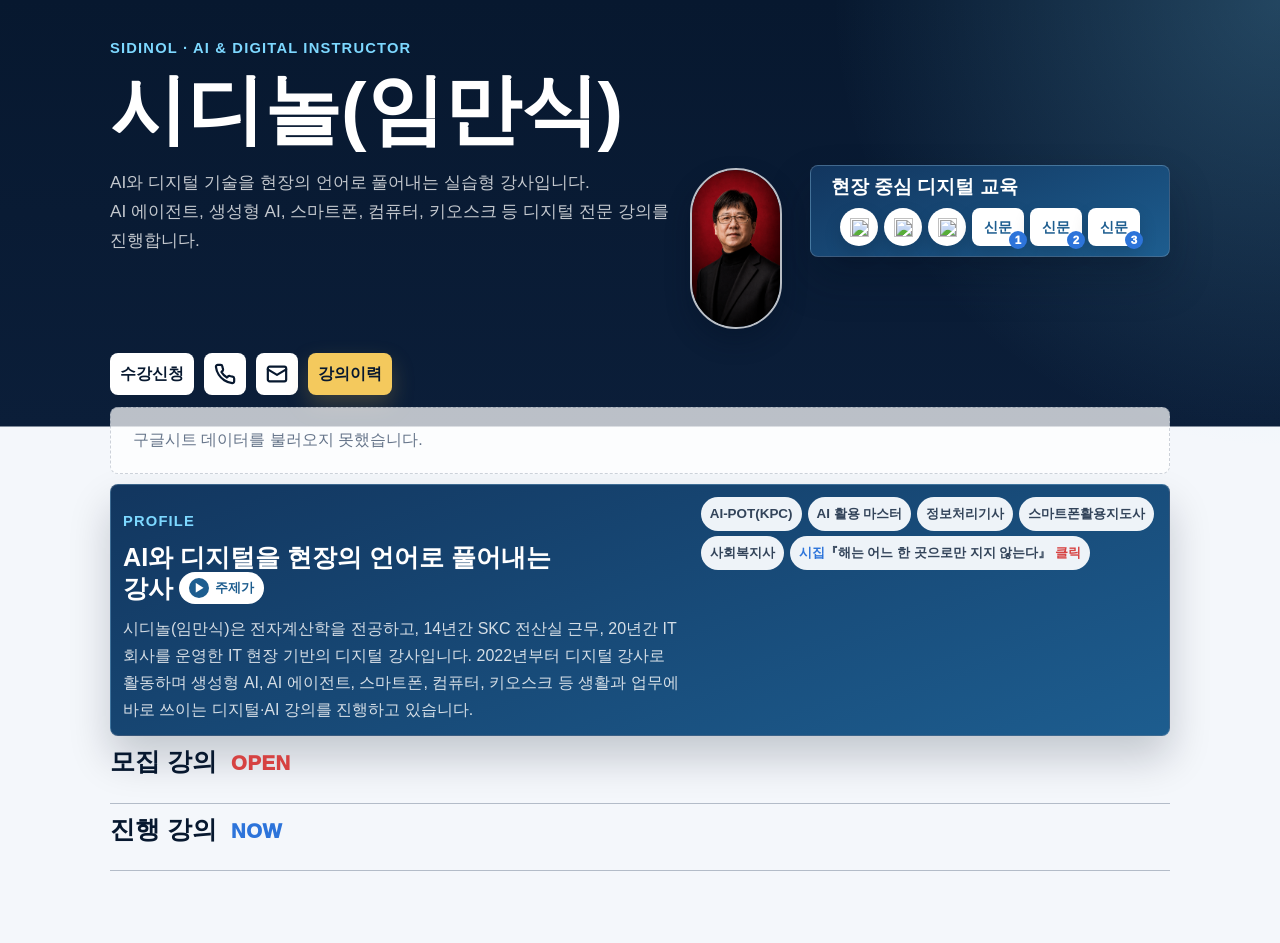
==== index.html @ 1c9ffa91 "Add files via upload" ====
<!doctype html>
<html lang="ko">
  <head>
    <meta charset="UTF-8" />
    <meta name="viewport" content="width=device-width, initial-scale=1.0" />
    <title>강의 포트폴리오</title>
    <link rel="stylesheet" href="./style.css?v=20260803-3" />
  </head>
  <body data-page="home">
    <main class="page">
      <section class="hero">
        <div class="hero-grid">
          <div class="hero-copy">
            <p class="eyebrow">SIDINOL · AI & Digital Instructor</p>
            <h1>시디놀(임만식)</h1>
            <div class="lead-row">
              <p class="lead">
                AI와 디지털 기술을 현장의 언어로 풀어내는 실습형 강사입니다.
                <br />
                AI 에이전트, 생성형 AI, 스마트폰, 컴퓨터, 키오스크 등 디지털 전문 강의를 진행합니다.
              </p>
              <img class="hero-photo" src="./profile-photo-new.png" alt="시디놀 임만식 프로필 사진" />
            </div>
            <div class="hero-actions">
              <a href="#open-section">수강신청</a>
              <a class="icon-action" href="tel:01037876305" aria-label="전화 문의">
                <svg viewBox="0 0 24 24" aria-hidden="true">
                  <path d="M22 16.9v3a2 2 0 0 1-2.2 2 19.8 19.8 0 0 1-8.6-3.1 19.5 19.5 0 0 1-6-6A19.8 19.8 0 0 1 2.1 4.2 2 2 0 0 1 4.1 2h3a2 2 0 0 1 2 1.7c.1 1 .4 2 .7 2.8a2 2 0 0 1-.4 2.1L8.1 9.9a16 16 0 0 0 6 6l1.3-1.3a2 2 0 0 1 2.1-.4c.9.3 1.8.6 2.8.7A2 2 0 0 1 22 16.9Z" />
                </svg>
              </a>
              <a class="icon-action" href="mailto:imssjs@hanmail.net?subject=강의 문의" aria-label="메일 문의">
                <svg viewBox="0 0 24 24" aria-hidden="true">
                  <path d="M4 4h16a2 2 0 0 1 2 2v12a2 2 0 0 1-2 2H4a2 2 0 0 1-2-2V6a2 2 0 0 1 2-2Z" />
                  <path d="m22 7-10 6L2 7" />
                </svg>
              </a>
              <a class="history-action" href="./history.html">강의이력</a>
            </div>
          </div>
          <aside class="profile-card" aria-label="강사 요약">
            <strong>현장 중심 디지털 교육</strong>
            <div class="profile-links">
              <a class="brand-link" href="https://www.instagram.com/si.di.nol" aria-label="Instagram">
                <img src="https://cdn.simpleicons.org/instagram/E4405F" alt="" />
              </a>
              <a class="brand-link" href="https://www.facebook.com/imssjs" aria-label="Facebook">
                <img src="https://cdn.simpleicons.org/facebook/1877F2" alt="" />
              </a>
              <a class="brand-link" href="https://m.blog.naver.com/imsimd" aria-label="네이버 블로그">
                <img src="https://cdn.simpleicons.org/naver/03C75A" alt="" />
              </a>
              <a class="news-link" href="https://www.fntoday.co.kr/news/articleView.html?idxno=375219" aria-label="신문 1">
                <em>신문</em>
                <span>1</span>
              </a>
              <a class="news-link" href="https://www.donga.com/news/Society/article/all/20220724/114622201/1" aria-label="신문 2">
                <em>신문</em>
                <span>2</span>
              </a>
              <a class="news-link" href="https://www.lecturernews.com/news/articleView.html?idxno=106831" aria-label="신문 3">
                <em>신문</em>
                <span>3</span>
              </a>
            </div>
          </aside>
        </div>
      </section>

      <section class="featured-course-preview" id="featuredCourse" aria-label="확정 강의 홍보" hidden></section>

      <section class="stats" id="stats" aria-label="강의 현황 요약"></section>

      <section class="about-panel" aria-label="강사 소개">
        <div>
          <p class="eyebrow dark">Profile</p>
          <div class="about-heading">
            <h2>
              AI와 디지털을 현장의 언어로 풀어내는
              <span class="title-tail">
                강사
                <button class="theme-song-play" type="button" aria-label="시디놀 주제가 재생">
                  <span aria-hidden="true">&#9654;</span>
                  <em>주제가</em>
                </button>
              </span>
            </h2>
          </div>
          <p>
            시디놀(임만식)은 전자계산학을 전공하고, 14년간 SKC 전산실 근무,
            20년간 IT 회사를 운영한 IT 현장 기반의 디지털 강사입니다.
            2022년부터 디지털 강사로 활동하며 생성형 AI, AI 에이전트,
            스마트폰, 컴퓨터, 키오스크 등 생활과 업무에 바로 쓰이는
            디지털·AI 강의를 진행하고 있습니다.
          </p>
        </div>
        <div class="credential-list">
          <span>AI-POT(KPC)</span>
          <span>AI 활용 마스터</span>
          <span>정보처리기사</span>
          <span>스마트폰활용지도사</span>
          <span>사회복지사</span>
          <a class="book-link" href="https://product.kyobobook.co.kr/book/preview/S000219388189"><em class="book-kind">시집</em> 『해는 어느 한 곳으로만 지지 않는다』 <strong>클릭</strong></a>
        </div>
      </section>

      <section class="course-section" id="open-section">
        <div class="section-title">
          <h2>모집 강의 <span class="label-open">Open</span></h2>
        </div>
        <div class="course-list" id="openCourses"></div>
      </section>

      <section class="course-section" id="active-section">
        <div class="section-title">
          <h2>진행 강의 <span class="label-now">Now</span></h2>
        </div>
        <div class="course-list compact" id="activeCourses"></div>
      </section>
    </main>

    <div class="modal" id="courseModal" aria-hidden="true">
      <div class="modal-backdrop" data-close-modal></div>
      <article class="modal-panel" role="dialog" aria-modal="true" aria-labelledby="modalTitle">
        <button class="modal-close" type="button" aria-label="닫기" data-close-modal>×</button>
        <div class="badge-row" id="modalBadges"></div>
        <h3 id="modalTitle"></h3>
        <div class="modal-meta" id="modalMeta"></div>
        <p class="modal-summary" id="modalSummary"></p>
        <div class="tag-row" id="modalTags"></div>
        <div id="modalApply"></div>
      </article>
    </div>

    <script src="./app.js?v=20260803-2"></script>
  </body>
</html>
---- style.css ----
:root {
  --navy: #07182f;
  --navy-2: #0d2748;
  --navy-3: #12365f;
  --ink: #122033;
  --muted: #66758a;
  --line: rgba(14, 38, 70, 0.12);
  --paper: #f4f7fb;
  --card: #ffffff;
  --blue: #2d74da;
  --cyan: #7dd8ff;
  --gold: #c9a24a;
  --green: #2c956b;
  --orange: #d8793c;
  --shadow: 0 22px 54px rgba(7, 24, 47, 0.14);
}

* {
  box-sizing: border-box;
}

html {
  scroll-behavior: smooth;
}

body {
  margin: 0;
  background:
    radial-gradient(circle at top right, rgba(125, 216, 255, 0.24), transparent 28rem),
    linear-gradient(180deg, #07182f 0, #0b1e39 426px, var(--paper) 427px);
  color: var(--ink);
  font-family:
    Pretendard,
    -apple-system,
    BlinkMacSystemFont,
    "Segoe UI",
    sans-serif;
}

body[data-page="history"] {
  background: var(--paper);
}

.page {
  width: min(100%, 1100px);
  margin: 0 auto;
  padding: 28px 20px 72px;
}

.hero {
  min-height: 300px;
  display: grid;
  align-content: center;
  padding: 12px 0 12px;
  color: #fff;
}

.hero-grid {
  display: grid;
  grid-template-columns: minmax(0, 1fr) 360px;
  align-items: center;
  gap: 28px;
}

.hero-copy {
  position: relative;
}

.lead-row {
  display: grid;
  grid-template-columns: minmax(0, 1fr) 92px;
  align-items: stretch;
  gap: 12px;
  margin-top: 20px;
}

.hero-photo {
  width: 92px;
  height: 100%;
  min-height: 100%;
  border: 2px solid rgba(255, 255, 255, 0.72);
  border-radius: 999px;
  object-fit: cover;
  object-position: center 28%;
  box-shadow: 0 12px 24px rgba(4, 17, 35, 0.32);
}

.eyebrow {
  margin: 0 0 14px;
  color: var(--cyan);
  font-size: 0.92rem;
  font-weight: 900;
  letter-spacing: 0.08em;
  text-transform: uppercase;
}

h1,
h2,
h3,
p {
  margin: 0;
}

h1 {
  max-width: 820px;
  font-size: clamp(2.35rem, 7vw, 4.8rem);
  line-height: 1.02;
  letter-spacing: 0;
}

.lead {
  max-width: 680px;
  color: rgba(255, 255, 255, 0.76);
  font-size: 1.08rem;
  line-height: 1.68;
}

.hero-actions {
  display: flex;
  flex-wrap: wrap;
  gap: 10px;
  margin-top: 24px;
}

.hero-actions a,
.profile-links a {
  display: inline-flex;
  align-items: center;
  justify-content: center;
  min-height: 42px;
  padding: 0 10px;
  border-radius: 8px;
  background: #fff;
  color: var(--navy);
  text-decoration: none;
  font-weight: 900;
}

.hero-actions a {
  overflow: hidden;
  text-overflow: clip;
  white-space: nowrap;
  word-break: keep-all;
  font-size: 0.98rem;
  line-height: 1;
}

.hero-actions .history-action {
  background: #f4c95d;
  color: #07182f;
  box-shadow: 0 10px 22px rgba(201, 162, 74, 0.26);
}

.hero-actions .icon-action svg {
  width: 22px;
  height: 22px;
  fill: none;
  stroke: currentColor;
  stroke-width: 2.4;
  stroke-linecap: round;
  stroke-linejoin: round;
}

.profile-card {
  border: 1px solid rgba(255, 255, 255, 0.18);
  border-radius: 8px;
  background: linear-gradient(160deg, #12365f 0%, #1d5d8f 100%);
  padding: 8px 20px 10px;
  backdrop-filter: blur(14px);
  box-shadow: 0 22px 42px rgba(4, 17, 35, 0.28);
  transform: translateY(-6px);
}

.profile-card strong {
  display: block;
  margin-bottom: 6px;
  color: #ffffff;
  font-size: 1.18rem;
}

.profile-card p {
  color: rgba(255, 255, 255, 0.82);
  line-height: 1.58;
}

.profile-links {
  display: flex;
  flex-wrap: wrap;
  justify-content: center;
  gap: 6px;
  margin-top: 8px;
}

.profile-links a {
  display: inline-flex;
  align-items: center;
  justify-content: center;
  width: 38px;
  height: 38px;
  min-height: 38px;
  padding: 0;
  border-radius: 50%;
  background: #ffffff;
  color: #06152b;
  font-size: 1rem;
  font-weight: 900 !important;
  letter-spacing: 0.01em;
  text-decoration: none;
  box-shadow: 0 8px 18px rgba(0, 0, 0, 0.14);
}

.brand-link img {
  width: 19px;
  height: 19px;
  display: block;
}

.profile-links .news-link {
  position: relative;
  width: 52px;
  border-radius: 8px;
  color: var(--navy);
}

.featured-course-preview {
  display: flex;
  flex-direction: column;
  gap: 10px;
  margin: 0 0 10px;
  overflow: visible;
}

.featured-course-item {
  display: grid;
  grid-template-columns: 68px minmax(0, 1fr) auto;
  align-items: center;
  gap: 14px;
  padding: 6px 16px;
  border: 1px solid rgba(255, 210, 205, 0.32);
  border-radius: 8px;
  background: linear-gradient(135deg, #6e2833, #9a3d46);
  box-shadow: 0 18px 36px rgba(90, 28, 38, 0.2);
  color: #fff;
  overflow: visible;
}

.featured-course-preview[hidden] {
  display: none;
}

.featured-course-preview h2 {
  color: #fff;
  font-size: 1.18rem;
}

.featured-course-date {
  margin-top: 3px;
  color: rgba(255, 255, 255, 0.76);
  font-size: 0.8rem;
  font-weight: 750;
}

.featured-course-date strong {
  margin-left: 5px;
  color: #fff5e9;
  font-weight: 950;
}

.featured-course-stamp {
  display: grid;
  place-items: center;
  width: 58px;
  height: 58px;
  border-radius: 28% 44% 34% 46%;
  background: linear-gradient(135deg, #f06a4e, #cf3543);
  outline: 2px solid rgba(255, 244, 224, 0.84);
  outline-offset: -6px;
  color: #fff;
  font-size: 1.08rem;
  font-weight: 950;
  line-height: 1.05;
  text-align: center;
  transform: rotate(-5deg);
  box-shadow: 0 7px 16px rgba(73, 16, 23, 0.26);
}

.featured-course-stamp.special {
  background: linear-gradient(135deg, #2dbf7c, #0f8f5b);
  box-shadow: 0 7px 16px rgba(12, 93, 63, 0.28);
}

.featured-course-link {
  border: 0;
  cursor: pointer;
  display: inline-flex;
  flex: 0 0 auto;
  align-items: center;
  justify-content: center;
  justify-self: end;
  min-height: 34px;
  min-width: 50px;
  padding: 0 9px;
  border-radius: 8px;
  background: #fff6f4;
  color: #762d37;
  font-size: 1.02rem;
  font-weight: 950;
  text-decoration: none;
}

.news-link em {
  display: inline-block;
  min-width: 28px;
  color: #1d5d8f;
  font-size: 0.9rem;
  font-style: normal;
  font-weight: 950;
  line-height: 1;
  white-space: nowrap;
  writing-mode: horizontal-tb;
}

.news-link span {
  position: absolute;
  right: -3px;
  bottom: -3px;
  z-index: 1;
  display: grid;
  place-items: center;
  width: 18px;
  height: 18px;
  border-radius: 50%;
  background: var(--blue);
  color: #fff;
  font-size: 0.72rem;
  font-weight: 950;
}

.stats {
  display: grid;
  grid-template-columns: repeat(2, minmax(0, 1fr));
  gap: 10px;
  margin: 0 0 10px;
  position: relative;
  z-index: 2;
}

.stat-card,
.course-card {
  border: 1px solid var(--line);
  border-radius: 8px;
  background: rgba(255, 255, 255, 0.94);
  box-shadow: var(--shadow);
}

.stat-card {
  display: grid;
  grid-template-columns: 1fr auto;
  align-items: center;
  gap: 8px;
  min-height: 58px;
  padding: 12px 14px;
  backdrop-filter: blur(10px);
  text-decoration: none;
}

.stat-card strong {
  display: block;
  color: var(--navy);
  font-size: 1.55rem;
  line-height: 1;
}

.stat-card span {
  color: var(--muted);
  font-size: 0.9rem;
  font-weight: 800;
}

.stat-card .stat-open {
  color: #d64242;
}

.stat-card .stat-now {
  color: var(--blue);
}

.stat-card .stat-archive {
  color: var(--gold);
}

.history-page {
  max-width: 960px;
}

.history-hero {
  padding: 18px 0 18px;
  background:
    radial-gradient(circle at top right, rgba(125, 216, 255, 0.2), transparent 24rem),
    linear-gradient(180deg, #07182f 0, #0b1e39 100%);
  box-shadow: 0 0 0 100vmax #0b1e39;
  clip-path: inset(0 -100vmax);
  color: #fff;
}

.history-hero h1 {
  font-size: clamp(2.2rem, 8vw, 4.2rem);
}

.history-hero p:not(.eyebrow) {
  margin-top: 12px;
  color: rgba(255, 255, 255, 0.76);
  line-height: 1.6;
}

.history-hero .section-title {
  margin-top: 22px;
  margin-bottom: 0;
}

.history-hero .section-title h2 {
  color: #ffffff;
}

.back-link {
  display: inline-flex;
  align-items: center;
  min-height: 36px;
  margin-bottom: 18px;
  padding: 0 12px;
  border-radius: 999px;
  background: #f4c95d;
  color: #07182f;
  font-weight: 900;
  text-decoration: none;
  box-shadow: 0 10px 22px rgba(201, 162, 74, 0.26);
}

.course-section {
  margin-top: 10px;
}

#open-section,
#active-section {
  padding-bottom: 18px;
  border-bottom: 1px solid rgba(14, 38, 70, 0.28);
}

.about-panel {
  display: grid;
  grid-template-columns: minmax(0, 1.1fr) minmax(280px, 0.9fr);
  gap: 20px;
  margin: 10px 0;
  padding: 12px;
  border: 1px solid rgba(255, 255, 255, 0.16);
  border-radius: 8px;
  background: linear-gradient(160deg, #12365f 0%, #1d5d8f 100%);
  box-shadow: 0 22px 42px rgba(4, 17, 35, 0.2);
}

.eyebrow.dark {
  margin-bottom: 8px;
  color: var(--cyan);
}

.about-heading {
  display: flex;
  align-items: center;
  flex-wrap: wrap;
  gap: 6px;
}

.about-panel h2 {
  display: inline;
  flex: 0 1 auto;
  color: #ffffff;
}

.title-tail {
  display: inline-flex;
  align-items: center;
  gap: 6px;
  white-space: nowrap;
}

.theme-song-play {
  cursor: pointer;
  display: inline-flex;
  flex: 0 0 auto;
  align-items: center;
  gap: 6px;
  min-height: 32px;
  padding: 0 10px;
  border: 0;
  border-radius: 999px;
  background: #ffffff;
  color: #12365f;
  font: inherit;
  font-size: 0.84rem;
  font-weight: 900;
}

.theme-song-play em {
  color: #1d5d8f;
  font-style: normal;
  font-weight: 950;
}

.theme-song-play span {
  display: inline-grid;
  place-items: center;
  width: 20px;
  height: 20px;
  border-radius: 50%;
  background: #1d5d8f;
  color: #ffffff;
  font-size: 0.66rem;
}

.theme-song-play.is-playing span {
  background: #d64242;
}

.about-panel p {
  margin-top: 12px;
  color: rgba(255, 255, 255, 0.82);
  line-height: 1.68;
}

.credential-list {
  display: flex;
  flex-wrap: wrap;
  align-content: start;
  gap: 5px 6px;
}

.credential-list span,
.credential-list a {
  display: inline-flex;
  align-items: center;
  min-height: 34px;
  padding: 0 9px;
  border-radius: 999px;
  background: #eef3f8;
  color: #33445a;
  font-size: 0.84rem;
  font-weight: 800;
  text-decoration: none;
}

.credential-list .book-link {
  background: #eef3f8;
  color: #33445a;
}

.credential-list .book-kind {
  color: var(--blue);
  font-style: normal;
}

.credential-list .book-link strong {
  margin-left: 4px;
  color: #d64242;
  font-weight: 950;
}

.section-title {
  display: flex;
  align-items: baseline;
  justify-content: space-between;
  gap: 12px;
  margin-bottom: 8px;
  padding-bottom: 0;
}

.section-title span {
  margin-left: 7px;
  color: var(--gold);
  font-size: 0.8em;
  font-weight: 950;
  letter-spacing: 0.03em;
  text-transform: uppercase;
}

.section-title .label-open {
  color: #d64242;
}

.section-title .label-now {
  color: var(--blue);
}

.section-title .label-archive {
  color: var(--gold);
}

.archive-count {
  margin-left: 8px;
  color: #ffffff;
  font-size: 0.8em;
  font-weight: 950;
}

.history-filter {
  min-width: 142px;
  max-width: 46%;
  height: 36px;
  padding: 0 32px 0 12px;
  border: 1px solid rgba(244, 201, 93, 0.62);
  border-radius: 8px;
  background:
    linear-gradient(45deg, transparent 50%, #07182f 50%) right 16px center / 6px 6px no-repeat,
    linear-gradient(135deg, #ffffff 0%, #fff8e8 100%);
  color: var(--navy);
  font: inherit;
  font-size: 1rem;
  font-weight: 900;
  appearance: none;
  box-shadow: 0 10px 22px rgba(201, 162, 74, 0.18);
  cursor: pointer;
}

body[data-page="history"] #past-section {
  margin-top: 16px;
}

h2 {
  color: var(--navy);
  font-size: 1.58rem;
  line-height: 1.2;
}

.course-list {
  display: grid;
  grid-template-columns: repeat(2, minmax(0, 1fr));
  gap: 10px;
}

.course-list.compact {
  grid-template-columns: 1fr;
  gap: 10px;
}

body[data-page="history"] .course-list.compact {
  gap: 5px;
}

.course-card {
  position: relative;
  overflow: hidden;
  padding: 16px 18px;
}

#openCourses .course-card {
  background: #fff5f5;
  padding: 6px 14px 9px;
}

#openCourses .badge-row {
  min-height: 22px;
  margin: 0;
}

#openCourses .course-card h3 {
  margin: 5px 0 4px;
  font-size: 1.08rem;
  line-height: 1.18;
}

#openCourses .summary {
  line-height: 1.22;
  font-size: 0.9rem;
}

#openCourses .meta {
  gap: 2px;
  margin: 6px 0;
  font-size: 0.84rem;
  line-height: 1.16;
}

#openCourses .tag-row {
  gap: 4px;
}

#openCourses .badge,
#openCourses .tag {
  min-height: 22px;
  padding: 0 7px;
  font-size: 0.7rem;
}

#openCourses .apply-button {
  min-height: 31px;
  margin-top: 7px;
  margin-bottom: 0;
  font-size: 0.86rem;
}

.course-card::before {
  content: "";
  position: absolute;
  inset: 0 auto 0 0;
  width: 5px;
  background: linear-gradient(180deg, var(--cyan), var(--blue));
}

.course-card h3 {
  margin: 8px 0 6px;
  color: var(--navy);
  font-size: 1.14rem;
  line-height: 1.26;
}

.summary {
  color: #45556b;
  line-height: 1.42;
  font-size: 0.94rem;
}

.meta {
  display: grid;
  gap: 4px;
  margin: 10px 0;
  color: var(--muted);
  font-size: 0.88rem;
  line-height: 1.3;
}

.badge-row,
.tag-row {
  display: flex;
  flex-wrap: wrap;
  gap: 5px;
}

.badge,
.tag {
  display: inline-flex;
  align-items: center;
  min-height: 24px;
  padding: 0 8px;
  border-radius: 999px;
  font-size: 0.74rem;
  font-weight: 900;
}

.badge.open {
  background: #fff0f0;
  color: #d64242;
}

.badge.upcoming {
  background: #e8f1ff;
  color: var(--blue);
}

.badge.active {
  background: #e6f6ee;
  color: var(--green);
}

.badge.closed {
  background: #f7eee8;
  color: var(--orange);
}

.tag {
  background: #eef3f8;
  color: #44536a;
}

.course-row {
  display: grid;
  grid-template-columns: minmax(0, 1.3fr) minmax(88px, 0.75fr) auto;
  align-items: center;
  gap: 10px;
  width: 100%;
  min-height: 48px;
  padding: 10px 13px;
  border: 1px solid var(--line);
  border-radius: 8px;
  background: rgba(255, 255, 255, 0.94);
  color: var(--ink);
  text-align: left;
  box-shadow: 0 12px 28px rgba(7, 24, 47, 0.08);
  cursor: pointer;
}

#pastCourses .course-row:nth-child(even) {
  background: #f3f8ff;
}

#activeCourses .course-row:nth-child(even) {
  background: #f2fbf6;
}

.course-row strong,
.course-row span,
.course-row em {
  overflow: hidden;
  text-overflow: ellipsis;
  white-space: nowrap;
}

.course-row strong {
  color: var(--navy);
  font-size: 0.96rem;
}

.course-row span {
  color: #52637a;
  font-size: 0.86rem;
  font-weight: 800;
}

.course-row em {
  color: var(--muted);
  font-size: 0.82rem;
  font-style: normal;
  font-weight: 750;
}

.apply-button {
  display: inline-flex;
  align-items: center;
  justify-content: center;
  min-height: 34px;
  margin-top: 10px;
  padding: 0 13px;
  border-radius: 8px;
  background: var(--navy);
  color: #fff;
  text-decoration: none;
  font-weight: 900;
  font-size: 0.92rem;
  border: 0;
  cursor: pointer;
}

.apply-button.muted {
  background: #edf2f7;
  color: #304154;
}

.apply-method {
  margin-top: 10px;
  padding: 10px 12px;
  border-radius: 8px;
  background: #f2f6fa;
  color: #2e4057;
  line-height: 1.5;
  font-weight: 700;
}

.empty {
  grid-column: 1 / -1;
  padding: 22px;
  border: 1px dashed rgba(14, 38, 70, 0.2);
  border-radius: 8px;
  color: var(--muted);
  background: rgba(255, 255, 255, 0.72);
}

.modal {
  position: fixed;
  inset: 0;
  z-index: 20;
  display: none;
  align-items: center;
  justify-content: center;
  padding: 20px;
}

.modal.is-open {
  display: flex;
}

.modal-backdrop {
  position: absolute;
  inset: 0;
  background: rgba(5, 16, 32, 0.58);
}

.modal-panel {
  position: relative;
  z-index: 1;
  width: min(100%, 520px);
  max-height: min(82vh, 620px);
  overflow: auto;
  padding: 24px;
  border-radius: 8px;
  background: #fff;
  box-shadow: 0 28px 80px rgba(4, 17, 35, 0.36);
}

.modal-close {
  position: absolute;
  top: 12px;
  right: 12px;
  width: 34px;
  height: 34px;
  border: 0;
  border-radius: 50%;
  background: #eef3f8;
  color: var(--navy);
  font-size: 1.35rem;
  line-height: 1;
  cursor: pointer;
}

.modal-panel h3 {
  margin: 4px 36px 14px 0;
  color: var(--navy);
  font-size: 1.34rem;
  line-height: 1.32;
}

.modal-meta {
  display: grid;
  gap: 7px;
  color: var(--muted);
  font-size: 0.95rem;
  font-weight: 750;
}

.modal-summary {
  margin: 18px 0;
  color: #3f5066;
  line-height: 1.65;
}

@media (max-width: 720px) {
  body {
    background:
      radial-gradient(circle at top right, rgba(125, 216, 255, 0.24), transparent 28rem),
      linear-gradient(180deg, #07182f 0, #0b1e39 426px, var(--paper) 427px);
  }

  .page {
    padding: 20px 16px 48px;
  }

  .hero {
    min-height: 0;
    padding: 6px 0 4px;
  }

  .hero-grid {
    gap: 22px;
  }

  .lead-row {
    grid-template-columns: minmax(0, 1fr) 84px;
    gap: 8px;
  }

  .hero-photo {
    width: 84px;
  }

  .course-list,
  .hero-grid,
  .about-panel {
    grid-template-columns: 1fr;
  }

  .stats {
    grid-template-columns: repeat(2, minmax(0, 1fr));
  }

  .hero-actions {
    display: grid;
    grid-template-columns: repeat(4, minmax(0, 1fr));
    gap: 4px;
  }

  .hero-actions a {
    height: 36px;
    min-height: 36px;
    padding: 0 2px;
    font-size: 1.08rem;
    line-height: 1;
    overflow: hidden;
    text-overflow: clip;
    white-space: nowrap;
    word-break: keep-all;
  }

  .hero-actions .history-action {
    background: #f4c95d;
    color: #07182f;
  }

  .hero-actions .icon-action svg {
    width: 21px;
    height: 21px;
  }

  .profile-card {
    padding: 8px 20px 10px;
  }

  .profile-card strong {
    margin-bottom: 6px;
  }

  .profile-links {
    justify-content: center;
    margin-top: 8px;
  }

  .back-link {
    background: #f4c95d;
    color: #07182f;
    box-shadow: 0 10px 22px rgba(201, 162, 74, 0.26);
  }

  .history-hero .section-title {
    align-items: center;
    flex-wrap: nowrap;
    gap: 6px;
  }

  .history-hero .section-title h2 {
    flex: 1 1 auto;
    min-width: 0;
    white-space: nowrap;
  }

.history-hero .section-title span {
  margin-left: 0;
}

  .history-hero .history-filter {
    flex: 0 0 132px;
    min-width: 132px;
    max-width: 132px;
    height: 36px;
    padding: 0 30px 0 10px;
    border: 1px solid rgba(244, 201, 93, 0.78);
    background:
      linear-gradient(45deg, transparent 50%, #07182f 50%) right 13px center / 6px 6px no-repeat,
      linear-gradient(135deg, #ffffff 0%, #fff1c7 100%);
    font-size: 1rem;
    font-weight: 900;
    appearance: none;
    box-shadow: 0 10px 22px rgba(201, 162, 74, 0.24);
  }

  .stats {
    margin: 0 0 10px;
  }

  .featured-course-preview {
    gap: 10px;
  }

  .featured-course-item {
    grid-template-columns: 52px minmax(0, 1fr) 46px;
    align-items: center;
    gap: 7px;
    padding: 5px 10px;
  }

  .featured-course-preview h2 {
    font-size: 0.92rem;
  }

  .featured-course-stamp {
    width: 48px;
    height: 48px;
    font-size: 0.98rem;
  }

  .featured-course-link {
    min-height: 30px;
    min-width: 42px;
    padding: 0 5px;
    font-size: 0.82rem;
    white-space: nowrap;
  }

  .about-panel {
    margin: 10px 0;
  }

  .about-heading {
    gap: 4px;
  }

  .about-panel h2 {
    font-size: 1.48rem;
  }

  .theme-song-play {
    min-height: 28px;
    padding: 0 8px;
    font-size: 0.76rem;
  }

  .theme-song-play span {
    width: 17px;
    height: 17px;
    font-size: 0.56rem;
  }

  .course-section {
    margin-top: 10px;
  }

  #open-section,
  #active-section {
    padding-bottom: 14px;
  }

  .course-row {
    grid-template-columns: minmax(0, 1fr) auto;
    gap: 4px;
    padding: 12px 13px;
  }

  .course-row strong {
    grid-column: 1 / -1;
  }

  #past-section .section-title {
    align-items: baseline;
    flex-direction: row;
  }

  .history-filter {
    min-width: 118px;
    max-width: 42%;
  }
}
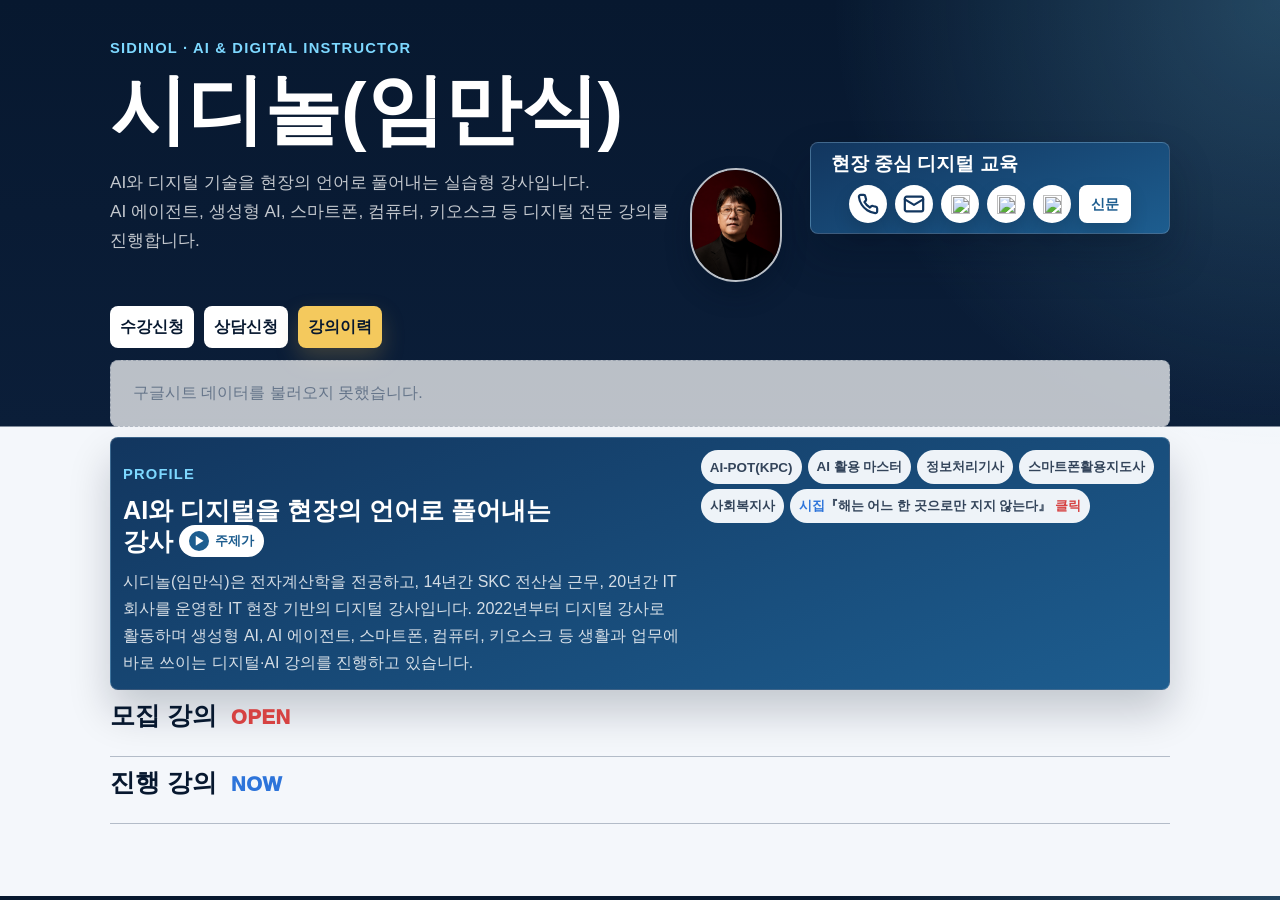
==== commit 4b35f7ef: "Add files via upload" ====
--- a/index.html
+++ b/index.html
@@ -4,7 +4,7 @@
     <meta charset="UTF-8" />
     <meta name="viewport" content="width=device-width, initial-scale=1.0" />
     <title>강의 포트폴리오</title>
-    <link rel="stylesheet" href="./style.css?v=20260803-3" />
+    <link rel="stylesheet" href="./style.css?v=20260806-2" />
   </head>
   <body data-page="home">
     <main class="page">
@@ -19,27 +19,28 @@
                 <br />
                 AI 에이전트, 생성형 AI, 스마트폰, 컴퓨터, 키오스크 등 디지털 전문 강의를 진행합니다.
               </p>
-              <img class="hero-photo" src="./profile-photo-new.png" alt="시디놀 임만식 프로필 사진" />
+              <img class="hero-photo" src="./profile-photo-new.png?photo=20260806-2" alt="시디놀 임만식 프로필 사진" />
             </div>
             <div class="hero-actions">
               <a href="#open-section">수강신청</a>
-              <a class="icon-action" href="tel:01037876305" aria-label="전화 문의">
-                <svg viewBox="0 0 24 24" aria-hidden="true">
-                  <path d="M22 16.9v3a2 2 0 0 1-2.2 2 19.8 19.8 0 0 1-8.6-3.1 19.5 19.5 0 0 1-6-6A19.8 19.8 0 0 1 2.1 4.2 2 2 0 0 1 4.1 2h3a2 2 0 0 1 2 1.7c.1 1 .4 2 .7 2.8a2 2 0 0 1-.4 2.1L8.1 9.9a16 16 0 0 0 6 6l1.3-1.3a2 2 0 0 1 2.1-.4c.9.3 1.8.6 2.8.7A2 2 0 0 1 22 16.9Z" />
-                </svg>
-              </a>
-              <a class="icon-action" href="mailto:imssjs@hanmail.net?subject=강의 문의" aria-label="메일 문의">
-                <svg viewBox="0 0 24 24" aria-hidden="true">
-                  <path d="M4 4h16a2 2 0 0 1 2 2v12a2 2 0 0 1-2 2H4a2 2 0 0 1-2-2V6a2 2 0 0 1 2-2Z" />
-                  <path d="m22 7-10 6L2 7" />
-                </svg>
-              </a>
+              <a href="https://forms.gle/AXUuiS46m5kyT9Lg6" target="_blank" rel="noreferrer">상담신청</a>
               <a class="history-action" href="./history.html">강의이력</a>
             </div>
           </div>
           <aside class="profile-card" aria-label="강사 요약">
             <strong>현장 중심 디지털 교육</strong>
             <div class="profile-links">
+              <a class="contact-link" href="tel:01037876305" aria-label="전화 문의">
+                <svg viewBox="0 0 24 24" aria-hidden="true">
+                  <path d="M22 16.9v3a2 2 0 0 1-2.2 2 19.8 19.8 0 0 1-8.6-3.1 19.5 19.5 0 0 1-6-6A19.8 19.8 0 0 1 2.1 4.2 2 2 0 0 1 4.1 2h3a2 2 0 0 1 2 1.7c.1 1 .4 2 .7 2.8a2 2 0 0 1-.4 2.1L8.1 9.9a16 16 0 0 0 6 6l1.3-1.3a2 2 0 0 1 2.1-.4c.9.3 1.8.6 2.8.7A2 2 0 0 1 22 16.9Z" />
+                </svg>
+              </a>
+              <a class="contact-link" href="mailto:imssjs@hanmail.net?subject=강의 문의" aria-label="메일 문의">
+                <svg viewBox="0 0 24 24" aria-hidden="true">
+                  <path d="M4 4h16a2 2 0 0 1 2 2v12a2 2 0 0 1-2 2H4a2 2 0 0 1-2-2V6a2 2 0 0 1 2-2Z" />
+                  <path d="m22 7-10 6L2 7" />
+                </svg>
+              </a>
               <a class="brand-link" href="https://www.instagram.com/si.di.nol" aria-label="Instagram">
                 <img src="https://cdn.simpleicons.org/instagram/E4405F" alt="" />
               </a>
@@ -49,18 +50,9 @@
               <a class="brand-link" href="https://m.blog.naver.com/imsimd" aria-label="네이버 블로그">
                 <img src="https://cdn.simpleicons.org/naver/03C75A" alt="" />
               </a>
-              <a class="news-link" href="https://www.fntoday.co.kr/news/articleView.html?idxno=375219" aria-label="신문 1">
+              <button class="news-link" type="button" data-news-modal aria-label="신문 기사 보기">
                 <em>신문</em>
-                <span>1</span>
-              </a>
-              <a class="news-link" href="https://www.donga.com/news/Society/article/all/20220724/114622201/1" aria-label="신문 2">
-                <em>신문</em>
-                <span>2</span>
-              </a>
-              <a class="news-link" href="https://www.lecturernews.com/news/articleView.html?idxno=106831" aria-label="신문 3">
-                <em>신문</em>
-                <span>3</span>
-              </a>
+              </button>
             </div>
           </aside>
         </div>
@@ -131,6 +123,19 @@
       </article>
     </div>
 
+    <div class="modal" id="newsModal" aria-hidden="true">
+      <div class="modal-backdrop" data-close-news-modal></div>
+      <article class="modal-panel news-modal-panel" role="dialog" aria-modal="true" aria-labelledby="newsModalTitle">
+        <button class="modal-close" type="button" aria-label="닫기" data-close-news-modal>×</button>
+        <h3 id="newsModalTitle">신문 기사</h3>
+        <div class="news-list">
+          <a href="https://www.fntoday.co.kr/news/articleView.html?idxno=375219" target="_blank" rel="noreferrer">파이낸스투데이</a>
+          <a href="https://www.donga.com/news/Society/article/all/20220724/114622201/1" target="_blank" rel="noreferrer">동아일보</a>
+          <a href="https://www.lecturernews.com/news/articleView.html?idxno=106831" target="_blank" rel="noreferrer">한국강사신문</a>
+        </div>
+      </article>
+    </div>
+
     <script src="./app.js?v=20260803-2"></script>
   </body>
 </html>
--- a/style.css
+++ b/style.css
@@ -151,7 +151,8 @@
   box-shadow: 0 10px 22px rgba(201, 162, 74, 0.26);
 }
 
-.hero-actions .icon-action svg {
+.hero-actions .icon-action svg,
+.profile-links .contact-link svg {
   width: 22px;
   height: 22px;
   fill: none;
@@ -187,11 +188,12 @@
   display: flex;
   flex-wrap: wrap;
   justify-content: center;
-  gap: 6px;
+  gap: 8px;
   margin-top: 8px;
 }
 
-.profile-links a {
+.profile-links a,
+.profile-links button {
   display: inline-flex;
   align-items: center;
   justify-content: center;
@@ -209,23 +211,35 @@
   box-shadow: 0 8px 18px rgba(0, 0, 0, 0.14);
 }
 
+.profile-links button {
+  border: 0;
+  cursor: pointer;
+  font: inherit;
+}
+
 .brand-link img {
   width: 19px;
   height: 19px;
   display: block;
 }
 
+.profile-links .contact-link {
+  color: #12365f;
+}
+
 .profile-links .news-link {
   position: relative;
   width: 52px;
   border-radius: 8px;
+  padding: 0 10px;
+  min-height: 38px;
   color: var(--navy);
 }
 
 .featured-course-preview {
   display: flex;
   flex-direction: column;
-  gap: 10px;
+  gap: 5px;
   margin: 0 0 10px;
   overflow: visible;
 }
@@ -297,7 +311,7 @@
   align-items: center;
   justify-content: center;
   justify-self: end;
-  min-height: 34px;
+  min-height: 40px;
   min-width: 50px;
   padding: 0 9px;
   border-radius: 8px;
@@ -318,22 +332,6 @@
   line-height: 1;
   white-space: nowrap;
   writing-mode: horizontal-tb;
-}
-
-.news-link span {
-  position: absolute;
-  right: -3px;
-  bottom: -3px;
-  z-index: 1;
-  display: grid;
-  place-items: center;
-  width: 18px;
-  height: 18px;
-  border-radius: 50%;
-  background: var(--blue);
-  color: #fff;
-  font-size: 0.72rem;
-  font-weight: 950;
 }
 
 .stats {
@@ -930,6 +928,28 @@
   line-height: 1.65;
 }
 
+.news-modal-panel {
+  max-width: 360px;
+}
+
+.news-list {
+  display: grid;
+  gap: 8px;
+  margin-top: 16px;
+}
+
+.news-list a {
+  display: flex;
+  align-items: center;
+  min-height: 42px;
+  padding: 0 14px;
+  border-radius: 8px;
+  background: #eef3f8;
+  color: var(--navy);
+  font-weight: 900;
+  text-decoration: none;
+}
+
 @media (max-width: 720px) {
   body {
     background:
@@ -1006,7 +1026,7 @@
   }
 
   .profile-links {
-    justify-content: center;
+    gap: 8px;
     margin-top: 8px;
   }
 
@@ -1053,14 +1073,14 @@
   }
 
   .featured-course-preview {
-    gap: 10px;
+    gap: 5px;
   }
 
   .featured-course-item {
-    grid-template-columns: 52px minmax(0, 1fr) 46px;
+    grid-template-columns: 38px minmax(0, 1fr) 36px;
     align-items: center;
     gap: 7px;
-    padding: 5px 10px;
+    padding: 3px 10px;
   }
 
   .featured-course-preview h2 {
@@ -1068,16 +1088,18 @@
   }
 
   .featured-course-stamp {
-    width: 48px;
-    height: 48px;
-    font-size: 0.98rem;
+    width: 38px;
+    height: 38px;
+    font-size: 0.9rem;
   }
 
   .featured-course-link {
-    min-height: 30px;
-    min-width: 42px;
-    padding: 0 5px;
-    font-size: 0.82rem;
+    width: 36px;
+    height: 32px;
+    min-height: 32px;
+    min-width: 36px;
+    padding: 0;
+    font-size: 0.9rem;
     white-space: nowrap;
   }
 
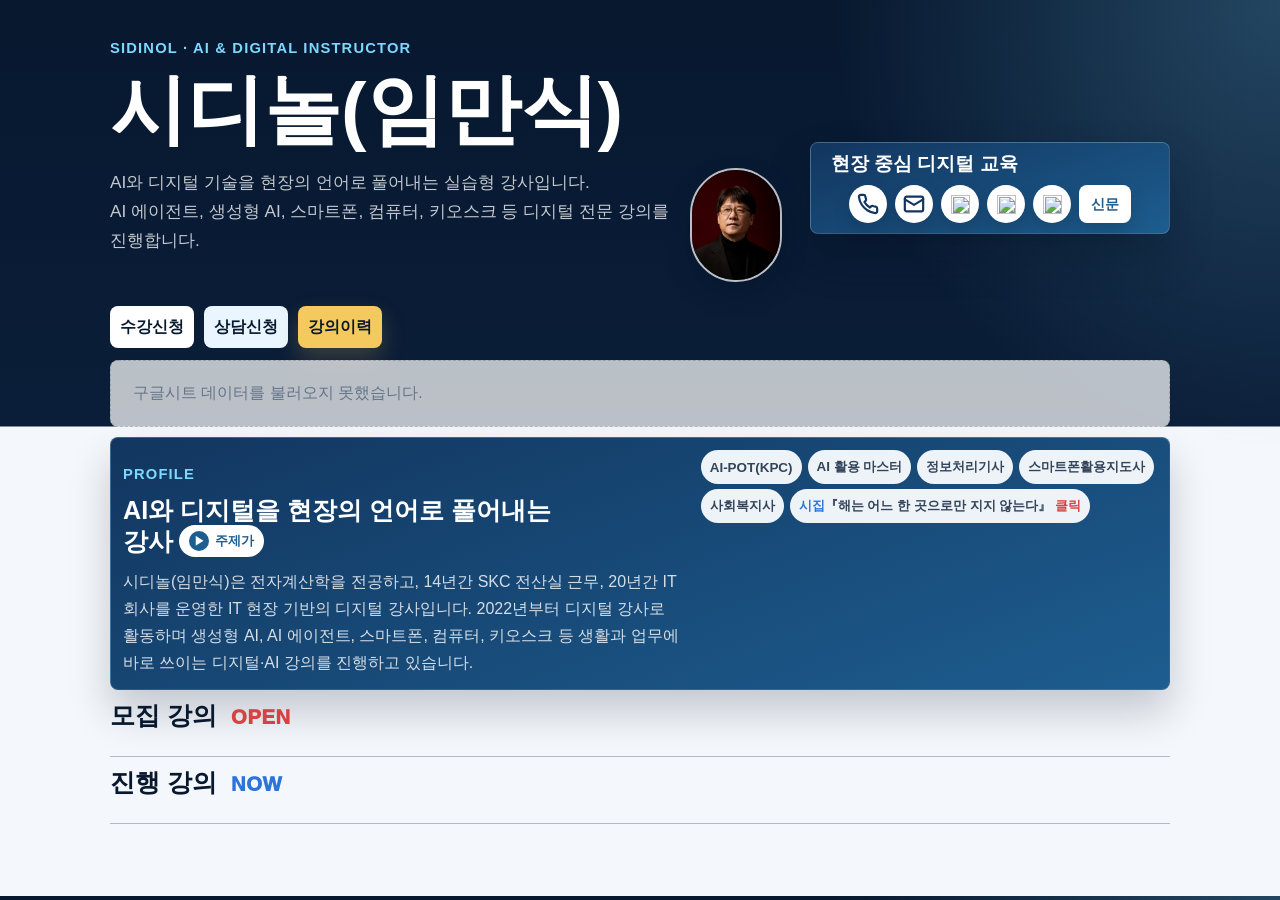
==== commit 25a660dd: "Add files via upload" ====
--- a/index.html
+++ b/index.html
@@ -23,7 +23,7 @@
             </div>
             <div class="hero-actions">
               <a href="#open-section">수강신청</a>
-              <a href="https://forms.gle/AXUuiS46m5kyT9Lg6" target="_blank" rel="noreferrer">상담신청</a>
+              <a class="consult-action" href="https://forms.gle/AXUuiS46m5kyT9Lg6" target="_blank" rel="noreferrer">상담신청</a>
               <a class="history-action" href="./history.html">강의이력</a>
             </div>
           </div>
--- a/style.css
+++ b/style.css
@@ -151,6 +151,11 @@
   box-shadow: 0 10px 22px rgba(201, 162, 74, 0.26);
 }
 
+.hero-actions .consult-action {
+  background: #eaf6ff;
+  color: #07182f;
+}
+
 .hero-actions .icon-action svg,
 .profile-links .contact-link svg {
   width: 22px;
